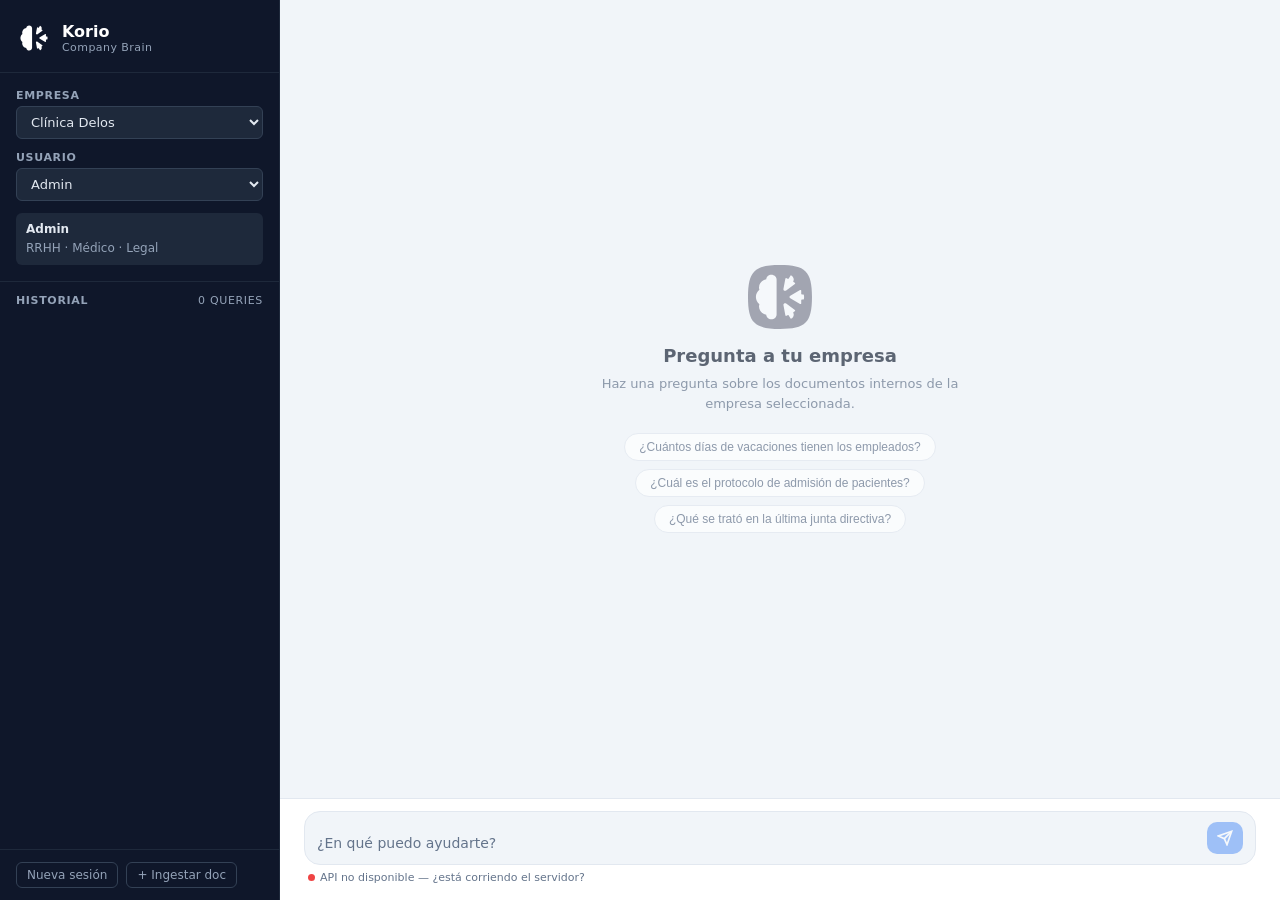
==== ui/index.html @ bbc88975 "Feat: añadir logo real de Korio a la UI web - assets/img/: logo.svg, logo.png, logo-mark.svg, favico" ====
<!DOCTYPE html>
<html lang="es">
<head>
  <meta charset="UTF-8">
  <meta name="viewport" content="width=device-width, initial-scale=1.0">
  <title>Korio — Company Brain</title>
  <meta http-equiv="Cache-Control" content="no-cache, no-store, must-revalidate">
  <link rel="icon" type="image/png" href="assets/img/favicon.png">
  <link rel="stylesheet" href="css/styles.css?v=4">
</head>
<body>

  <aside class="sidebar">
    <header class="sidebar__header">
      <div class="sidebar__logo">
        <img class="sidebar__logo-mark" src="assets/img/logo-mark-light.svg" alt="Korio">
        <div>
          <h1 class="sidebar__title">Korio</h1>
          <p class="sidebar__subtitle">Company Brain</p>
        </div>
      </div>
    </header>

    <section class="sidebar__context">
      <div class="selector">
        <label class="selector__label" for="tenant-select">Empresa</label>
        <select class="selector__input" id="tenant-select">
          <option value="delos">Clínica Delos</option>
          <option value="garcia">Despacho García</option>
        </select>
      </div>
      <div class="selector">
        <label class="selector__label" for="user-select">Usuario</label>
        <select class="selector__input" id="user-select"></select>
      </div>
      <div class="user-badge" id="user-badge"></div>
    </section>

    <section class="sidebar__history">
      <div class="sidebar__section-header">
        <span>Historial</span>
        <span class="history-count" id="history-count">0 queries</span>
      </div>
      <ul class="history-list" id="history-list"></ul>
    </section>

    <footer class="sidebar__footer">
      <button class="btn btn--ghost btn--sm" id="clear-btn">Nueva sesión</button>
      <button class="btn btn--ghost btn--sm" id="ingest-btn">+ Ingestar doc</button>
    </footer>
  </aside>

  <main class="main">
    <div class="chat" id="chat">
      <div class="chat__empty" id="chat-empty">
        <img class="chat__empty-icon" src="assets/img/logo-mark.svg" alt="Korio">
        <p class="chat__empty-title">Pregunta a tu empresa</p>
        <p class="chat__empty-hint">Haz una pregunta sobre los documentos internos de la empresa seleccionada.</p>
        <div class="chat__suggestions" id="suggestions"></div>
      </div>
    </div>

    <footer class="input-area">
      <div class="input-area__inner">
        <textarea
          class="input-area__textarea"
          id="query-input"
          placeholder="¿En qué puedo ayudarte?"
          rows="1"
        ></textarea>
        <button class="btn btn--primary" id="send-btn" disabled>
          <svg width="16" height="16" viewBox="0 0 24 24" fill="none" stroke="currentColor" stroke-width="2.5">
            <line x1="22" y1="2" x2="11" y2="13"></line>
            <polygon points="22 2 15 22 11 13 2 9 22 2"></polygon>
          </svg>
        </button>
      </div>
      <p class="input-area__hint">
        <span id="api-status" class="status-dot status-dot--checking"></span>
        <span id="api-status-text">Conectando a la API...</span>
      </p>
    </footer>
  </main>

  <!-- Modal de ingesta -->
  <div class="modal-overlay" id="modal-overlay" hidden>
    <div class="modal" role="dialog" aria-modal="true" aria-labelledby="modal-title">
      <header class="modal__header">
        <h2 class="modal__title" id="modal-title">Ingestar documento</h2>
        <button class="modal__close" id="modal-close" aria-label="Cerrar">&times;</button>
      </header>
      <div class="modal__body">
        <div class="drop-zone" id="drop-zone">
          <svg width="32" height="32" viewBox="0 0 24 24" fill="none" stroke="currentColor" stroke-width="1.5">
            <path d="M21 15v4a2 2 0 0 1-2 2H5a2 2 0 0 1-2-2v-4"></path>
            <polyline points="17 8 12 3 7 8"></polyline>
            <line x1="12" y1="3" x2="12" y2="15"></line>
          </svg>
          <p>Arrastra un fichero o <label class="drop-zone__link" for="file-input">selecciona uno</label></p>
          <p class="drop-zone__hint">PDF, DOCX, XLSX, MD, TXT</p>
          <input type="file" id="file-input" accept=".pdf,.docx,.xlsx,.md,.txt" hidden>
        </div>
        <div class="ingest-file-info" id="ingest-file-info" hidden>
          <span class="ingest-file-info__name" id="ingest-filename"></span>
          <button class="btn btn--ghost btn--sm" id="ingest-file-clear">✕</button>
        </div>
        <div class="selector selector--inline">
          <label class="selector__label" for="ingest-space">Espacio de destino</label>
          <select class="selector__input" id="ingest-space"></select>
        </div>
      </div>
      <footer class="modal__footer">
        <button class="btn btn--ghost" id="modal-cancel">Cancelar</button>
        <button class="btn btn--primary" id="ingest-submit" disabled>Ingestar</button>
      </footer>
      <div class="modal__progress" id="modal-progress" hidden>
        <div class="progress-bar">
          <div class="progress-bar__fill progress-bar__fill--animated"></div>
        </div>
        <p class="modal__progress-text" id="modal-progress-text">Procesando...</p>
      </div>
    </div>
  </div>

  <script src="js/main.js?v=3"></script>
</body>
</html>
---- ui/css/styles.css ----
/* ────────────────────────────────────────────
   Korio UI — Estilos
   BEM · Mobile-first · CSS custom properties
──────────────────────────────────────────── */

:root {
  --color-bg: #f1f5f9;
  --color-surface: #ffffff;
  --color-sidebar-bg: #0f172a;
  --color-sidebar-text: #e2e8f0;
  --color-sidebar-muted: #94a3b8;
  --color-sidebar-border: #1e293b;
  --color-sidebar-hover: #1e293b;

  --color-primary: #3b82f6;
  --color-primary-hover: #2563eb;
  --color-primary-text: #ffffff;

  --color-text: #1e293b;
  --color-text-muted: #64748b;
  --color-border: #e2e8f0;

  --color-user-bubble: #3b82f6;
  --color-assistant-bg: #ffffff;

  --color-sim-high: #16a34a;
  --color-sim-mid: #d97706;
  --color-sim-low: #dc2626;

  --color-status-ok: #22c55e;
  --color-status-error: #ef4444;
  --color-status-checking: #f59e0b;

  --radius-sm: 6px;
  --radius-md: 10px;
  --radius-lg: 16px;
  --radius-xl: 20px;

  --shadow-sm: 0 1px 3px rgba(0,0,0,.08);
  --shadow-md: 0 4px 12px rgba(0,0,0,.1);

  --sidebar-width: 280px;
  --font: system-ui, -apple-system, sans-serif;
  --font-mono: ui-monospace, monospace;
}

*, *::before, *::after { box-sizing: border-box; margin: 0; padding: 0; }

[hidden] { display: none !important; }

html, body {
  height: 100%;
  font-family: var(--font);
  font-size: 14px;
  color: var(--color-text);
  background: var(--color-bg);
}

body { display: flex; overflow: hidden; }

/* ── Sidebar ─────────────────────────────── */

.sidebar {
  width: var(--sidebar-width);
  min-width: var(--sidebar-width);
  background: var(--color-sidebar-bg);
  color: var(--color-sidebar-text);
  display: flex;
  flex-direction: column;
  height: 100vh;
  border-right: 1px solid var(--color-sidebar-border);
}

.sidebar__header {
  padding: 20px 16px 16px;
  border-bottom: 1px solid var(--color-sidebar-border);
}

.sidebar__logo {
  display: flex;
  align-items: center;
  gap: 10px;
}

.sidebar__logo-mark {
  width: 36px;
  height: 36px;
  flex-shrink: 0;
  object-fit: contain;
}

.sidebar__title {
  font-size: 16px;
  font-weight: 700;
  color: white;
  line-height: 1.2;
}

.sidebar__subtitle {
  font-size: 11px;
  color: var(--color-sidebar-muted);
  letter-spacing: .04em;
}

.sidebar__context {
  padding: 16px;
  border-bottom: 1px solid var(--color-sidebar-border);
  display: flex;
  flex-direction: column;
  gap: 12px;
}

.selector { display: flex; flex-direction: column; gap: 4px; }

.selector__label {
  font-size: 11px;
  font-weight: 600;
  text-transform: uppercase;
  letter-spacing: .06em;
  color: var(--color-sidebar-muted);
}

.selector__input {
  background: var(--color-sidebar-hover);
  border: 1px solid #334155;
  border-radius: var(--radius-sm);
  color: var(--color-sidebar-text);
  padding: 7px 10px;
  font-size: 13px;
  font-family: var(--font);
  cursor: pointer;
  width: 100%;
}

.selector__input:focus { outline: 2px solid var(--color-primary); outline-offset: 1px; }

.user-badge {
  background: #1e293b;
  border-radius: var(--radius-sm);
  padding: 8px 10px;
  font-size: 12px;
  color: var(--color-sidebar-muted);
  line-height: 1.4;
  min-height: 36px;
}

.user-badge strong { color: var(--color-sidebar-text); display: block; margin-bottom: 2px; }

.sidebar__history {
  flex: 1;
  overflow-y: auto;
  padding: 12px 16px;
  display: flex;
  flex-direction: column;
  gap: 8px;
}

.sidebar__section-header {
  display: flex;
  justify-content: space-between;
  align-items: center;
  font-size: 11px;
  font-weight: 600;
  text-transform: uppercase;
  letter-spacing: .06em;
  color: var(--color-sidebar-muted);
}

.history-count { font-weight: 400; }

.history-list { list-style: none; display: flex; flex-direction: column; gap: 2px; }

.history-list__item {
  padding: 6px 8px;
  border-radius: var(--radius-sm);
  cursor: pointer;
  font-size: 12px;
  color: var(--color-sidebar-muted);
  white-space: nowrap;
  overflow: hidden;
  text-overflow: ellipsis;
  transition: background .15s, color .15s;
}

.history-list__item:hover {
  background: var(--color-sidebar-hover);
  color: var(--color-sidebar-text);
}

.sidebar__footer {
  padding: 12px 16px;
  border-top: 1px solid var(--color-sidebar-border);
  display: flex;
  gap: 8px;
}

/* ── Main ────────────────────────────────── */

.main {
  flex: 1;
  display: flex;
  flex-direction: column;
  height: 100vh;
  overflow: hidden;
}

/* ── Chat ────────────────────────────────── */

.chat {
  flex: 1;
  overflow-y: auto;
  padding: 24px;
  display: flex;
  flex-direction: column;
  gap: 20px;
}

.chat__empty {
  flex: 1;
  display: flex;
  flex-direction: column;
  align-items: center;
  justify-content: center;
  text-align: center;
  gap: 8px;
  opacity: .7;
}

.chat__empty-icon { width: 64px; height: 64px; margin-bottom: 8px; object-fit: contain; opacity: 0.5; }

.chat__empty-title { font-size: 18px; font-weight: 600; color: var(--color-text); }

.chat__empty-hint { font-size: 13px; color: var(--color-text-muted); max-width: 360px; line-height: 1.5; }

.chat__suggestions {
  display: flex;
  flex-wrap: wrap;
  gap: 8px;
  justify-content: center;
  margin-top: 12px;
  max-width: 500px;
}

.suggestion-chip {
  background: var(--color-surface);
  border: 1px solid var(--color-border);
  border-radius: 20px;
  padding: 6px 14px;
  font-size: 12px;
  cursor: pointer;
  color: var(--color-text-muted);
  transition: border-color .15s, color .15s;
}

.suggestion-chip:hover { border-color: var(--color-primary); color: var(--color-primary); }

/* ── Message pair ────────────────────────── */

.message-pair { display: flex; flex-direction: column; gap: 8px; animation: fade-in .2s ease; }

@keyframes fade-in { from { opacity: 0; transform: translateY(6px); } to { opacity: 1; transform: none; } }

.message-query {
  align-self: flex-end;
  background: var(--color-user-bubble);
  color: white;
  border-radius: var(--radius-xl) var(--radius-xl) var(--radius-sm) var(--radius-xl);
  padding: 10px 16px;
  max-width: 70%;
  font-size: 14px;
  line-height: 1.5;
}

.message-response {
  align-self: flex-start;
  max-width: 85%;
  display: flex;
  flex-direction: column;
  gap: 8px;
}

.message-response__card {
  background: var(--color-surface);
  border: 1px solid var(--color-border);
  border-radius: var(--radius-sm) var(--radius-xl) var(--radius-xl) var(--radius-xl);
  padding: 14px 16px;
  box-shadow: var(--shadow-sm);
}

.message-response__answer {
  font-size: 14px;
  line-height: 1.65;
  color: var(--color-text);
  white-space: pre-wrap;
}

.message-response__no-context {
  font-style: italic;
  color: var(--color-text-muted);
}

.message-response__answer code {
  font-family: var(--font-mono);
  font-size: 12px;
  background: var(--color-bg);
  border: 1px solid var(--color-border);
  border-radius: 3px;
  padding: 1px 5px;
}

.message-response__meta {
  display: flex;
  align-items: center;
  gap: 8px;
  flex-wrap: wrap;
  margin-top: 10px;
  padding-top: 10px;
  border-top: 1px solid var(--color-border);
}

.meta-badge {
  font-size: 11px;
  padding: 2px 8px;
  border-radius: 20px;
  background: var(--color-bg);
  color: var(--color-text-muted);
  border: 1px solid var(--color-border);
  font-family: var(--font-mono);
}

.meta-badge--latency { color: var(--color-primary); border-color: #bfdbfe; background: #eff6ff; }

/* ── Sources ─────────────────────────────── */

.sources { display: flex; flex-direction: column; gap: 4px; }

.sources__toggle {
  display: flex;
  align-items: center;
  gap: 6px;
  cursor: pointer;
  font-size: 12px;
  color: var(--color-text-muted);
  user-select: none;
  width: fit-content;
}

.sources__toggle:hover { color: var(--color-primary); }

.sources__toggle-icon { transition: transform .2s; font-size: 10px; }
.sources__toggle-icon--open { transform: rotate(90deg); }

.sources__list { display: flex; flex-direction: column; gap: 4px; padding-left: 4px; }

.source-chip {
  display: flex;
  align-items: center;
  gap: 8px;
  background: var(--color-bg);
  border: 1px solid var(--color-border);
  border-radius: var(--radius-sm);
  padding: 6px 10px;
  font-size: 12px;
}

.source-chip__filename {
  color: var(--color-text);
  font-weight: 500;
  overflow: hidden;
  text-overflow: ellipsis;
  white-space: nowrap;
  max-width: 200px;
}

.source-chip__sim {
  font-family: var(--font-mono);
  font-size: 11px;
  padding: 1px 6px;
  border-radius: 20px;
  color: white;
  flex-shrink: 0;
}

.source-chip__sim--high { background: var(--color-sim-high); }
.source-chip__sim--mid  { background: var(--color-sim-mid); }
.source-chip__sim--low  { background: var(--color-sim-low); }

/* ── Loading ─────────────────────────────── */

.message-response--loading .message-response__card {
  display: flex;
  align-items: center;
  gap: 8px;
  color: var(--color-text-muted);
  font-size: 13px;
}

.spinner {
  width: 16px; height: 16px;
  border: 2px solid var(--color-border);
  border-top-color: var(--color-primary);
  border-radius: 50%;
  animation: spin .7s linear infinite;
  flex-shrink: 0;
}

@keyframes spin { to { transform: rotate(360deg); } }

/* ── Input area ──────────────────────────── */

.input-area {
  padding: 12px 24px 16px;
  border-top: 1px solid var(--color-border);
  background: var(--color-surface);
  display: flex;
  flex-direction: column;
  gap: 6px;
}

.input-area__inner {
  display: flex;
  align-items: flex-end;
  gap: 10px;
  background: var(--color-bg);
  border: 1px solid var(--color-border);
  border-radius: var(--radius-lg);
  padding: 10px 12px;
  transition: border-color .15s;
}

.input-area__inner:focus-within { border-color: var(--color-primary); }

.input-area__textarea {
  flex: 1;
  background: transparent;
  border: none;
  outline: none;
  resize: none;
  font-family: var(--font);
  font-size: 14px;
  color: var(--color-text);
  line-height: 1.5;
  max-height: 140px;
  overflow-y: auto;
}

.input-area__textarea::placeholder { color: var(--color-text-muted); }

.input-area__hint {
  font-size: 11px;
  color: var(--color-text-muted);
  display: flex;
  align-items: center;
  gap: 5px;
  padding-left: 4px;
}

/* ── Buttons ─────────────────────────────── */

.btn {
  display: inline-flex;
  align-items: center;
  justify-content: center;
  gap: 6px;
  border: none;
  border-radius: var(--radius-sm);
  cursor: pointer;
  font-family: var(--font);
  font-weight: 500;
  transition: background .15s, opacity .15s;
  white-space: nowrap;
}

.btn:disabled { opacity: .45; cursor: not-allowed; }

.btn--primary {
  background: var(--color-primary);
  color: var(--color-primary-text);
  padding: 8px 10px;
  border-radius: var(--radius-md);
}

.btn--primary:hover:not(:disabled) { background: var(--color-primary-hover); }

.btn--ghost {
  background: transparent;
  color: var(--color-sidebar-muted);
  border: 1px solid #334155;
  padding: 6px 12px;
  font-size: 12px;
}

.btn--ghost:hover:not(:disabled) { background: var(--color-sidebar-hover); color: var(--color-sidebar-text); }

.btn--sm { padding: 5px 10px; font-size: 12px; }

/* ── Status dot ──────────────────────────── */

.status-dot {
  width: 7px; height: 7px;
  border-radius: 50%;
  display: inline-block;
  flex-shrink: 0;
}

.status-dot--ok      { background: var(--color-status-ok); }
.status-dot--error   { background: var(--color-status-error); }
.status-dot--checking {
  background: var(--color-status-checking);
  animation: pulse 1.2s ease-in-out infinite;
}

@keyframes pulse { 0%,100% { opacity: 1; } 50% { opacity: .4; } }

/* ── Modal ───────────────────────────────── */

.modal-overlay {
  position: fixed; inset: 0;
  background: rgba(0,0,0,.5);
  display: flex;
  align-items: center;
  justify-content: center;
  z-index: 100;
  animation: fade-in .15s ease;
}

.modal-overlay[hidden] { display: none; }

.modal {
  background: var(--color-surface);
  border-radius: var(--radius-lg);
  width: 480px;
  max-width: calc(100vw - 32px);
  box-shadow: var(--shadow-md);
  overflow: hidden;
}

.modal__header {
  display: flex;
  align-items: center;
  justify-content: space-between;
  padding: 16px 20px;
  border-bottom: 1px solid var(--color-border);
}

.modal__title { font-size: 15px; font-weight: 600; }

.modal__close {
  background: none; border: none; cursor: pointer;
  font-size: 20px; color: var(--color-text-muted); line-height: 1;
  padding: 2px 6px; border-radius: var(--radius-sm);
}

.modal__close:hover { background: var(--color-bg); }

.modal__body { padding: 20px; display: flex; flex-direction: column; gap: 16px; }

.modal__footer {
  padding: 14px 20px;
  border-top: 1px solid var(--color-border);
  display: flex;
  justify-content: flex-end;
  gap: 10px;
}

.modal__footer .btn--ghost { color: var(--color-text-muted); border-color: var(--color-border); }
.modal__footer .btn--ghost:hover { background: var(--color-bg); color: var(--color-text); }

.modal__footer .btn--primary { padding: 8px 20px; }

/* ── Drop zone ───────────────────────────── */

.drop-zone {
  border: 2px dashed var(--color-border);
  border-radius: var(--radius-md);
  padding: 28px 20px;
  text-align: center;
  display: flex;
  flex-direction: column;
  align-items: center;
  gap: 6px;
  color: var(--color-text-muted);
  transition: border-color .15s, background .15s;
  cursor: pointer;
}

.drop-zone:hover, .drop-zone--active {
  border-color: var(--color-primary);
  background: #eff6ff;
  color: var(--color-primary);
}

.drop-zone svg { opacity: .5; }

.drop-zone p { font-size: 13px; }

.drop-zone__hint { font-size: 11px; opacity: .7; }

.drop-zone__link { color: var(--color-primary); cursor: pointer; text-decoration: underline; }

.ingest-file-info {
  display: flex;
  align-items: center;
  gap: 8px;
  background: #eff6ff;
  border: 1px solid #bfdbfe;
  border-radius: var(--radius-sm);
  padding: 8px 12px;
}

.ingest-file-info__name { flex: 1; font-size: 13px; overflow: hidden; text-overflow: ellipsis; white-space: nowrap; }

.selector--inline .selector__label { color: var(--color-text-muted); }
.selector--inline .selector__input {
  background: var(--color-bg);
  border-color: var(--color-border);
  color: var(--color-text);
}

/* ── Progress bar ────────────────────────── */

.modal__progress {
  padding: 0 20px 16px;
  display: flex;
  flex-direction: column;
  gap: 8px;
}

.modal__progress[hidden] { display: none; }

.progress-bar {
  height: 4px;
  background: var(--color-bg);
  border-radius: 2px;
  overflow: hidden;
}

.progress-bar__fill {
  height: 100%;
  background: var(--color-primary);
  border-radius: 2px;
}

.progress-bar__fill--animated {
  width: 40%;
  animation: progress-slide 1.2s ease-in-out infinite;
}

@keyframes progress-slide {
  0%   { margin-left: -40%; }
  100% { margin-left: 100%; }
}

.modal__progress-text { font-size: 12px; color: var(--color-text-muted); text-align: center; }
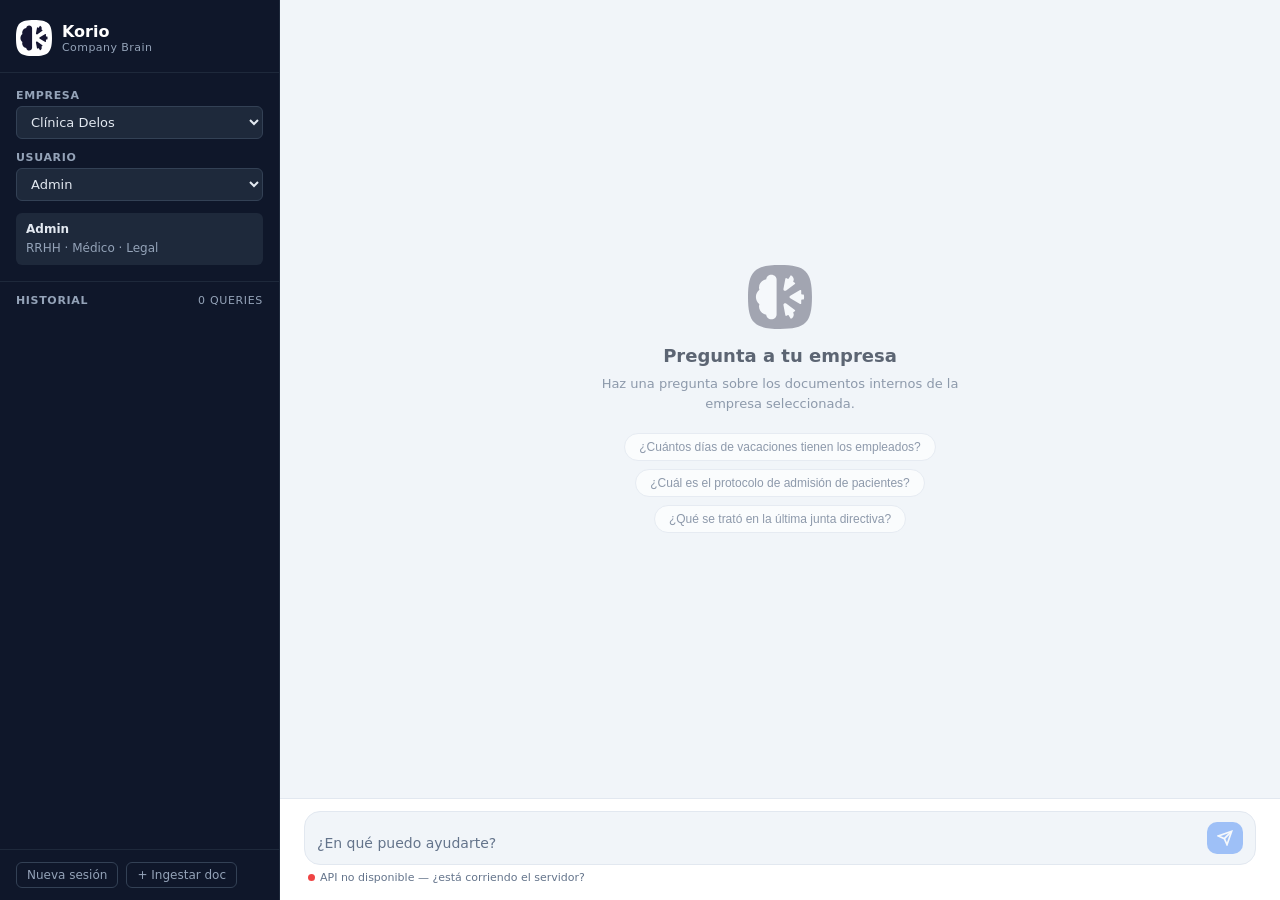
==== commit c3b219af: "Feat: gobernanza activa — detección y resolución de conflictos en ingesta Implementa el pipeline de " ====
--- a/ui/index.html
+++ b/ui/index.html
@@ -6,7 +6,7 @@
   <title>Korio — Company Brain</title>
   <meta http-equiv="Cache-Control" content="no-cache, no-store, must-revalidate">
   <link rel="icon" type="image/png" href="assets/img/favicon.png">
-  <link rel="stylesheet" href="css/styles.css?v=4">
+  <link rel="stylesheet" href="css/styles.css?v=5">
 </head>
 <body>
 
@@ -122,6 +122,6 @@
     </div>
   </div>
 
-  <script src="js/main.js?v=3"></script>
+  <script src="js/main.js?v=4"></script>
 </body>
 </html>
--- a/ui/css/styles.css
+++ b/ui/css/styles.css
@@ -652,3 +652,65 @@
 }
 
 .modal__progress-text { font-size: 12px; color: var(--color-text-muted); text-align: center; }
+
+/* ─── Conflict Report (gobernanza activa) ─── */
+
+.conflict-report {
+  margin-top: 12px;
+  border: 1px solid var(--color-border);
+  border-radius: 8px;
+  overflow: hidden;
+  font-size: 12px;
+  text-align: left;
+}
+
+.conflict-report__header {
+  padding: 8px 12px;
+  background: #fef9c3;
+  border-bottom: 1px solid #fde68a;
+  color: #92400e;
+  line-height: 1.5;
+}
+
+.conflict-report__list {
+  display: flex;
+  flex-direction: column;
+  gap: 0;
+}
+
+.conflict-item {
+  display: flex;
+  align-items: center;
+  gap: 8px;
+  padding: 7px 12px;
+  border-bottom: 1px solid var(--color-border);
+  background: var(--color-surface);
+}
+
+.conflict-item:last-child { border-bottom: none; }
+
+.conflict-item--pending { background: #fff7ed; }
+.conflict-item--auto    { background: #f0fdf4; }
+.conflict-item--resolved { background: #f0f9ff; }
+
+.conflict-item__file {
+  flex: 1;
+  overflow: hidden;
+  text-overflow: ellipsis;
+  white-space: nowrap;
+  color: var(--color-text);
+  font-weight: 500;
+}
+
+.conflict-item__sim {
+  flex-shrink: 0;
+  color: var(--color-text-muted);
+  font-variant-numeric: tabular-nums;
+}
+
+.conflict-item__resolution {
+  flex-shrink: 0;
+  font-size: 11px;
+  color: var(--color-text-muted);
+  white-space: nowrap;
+}
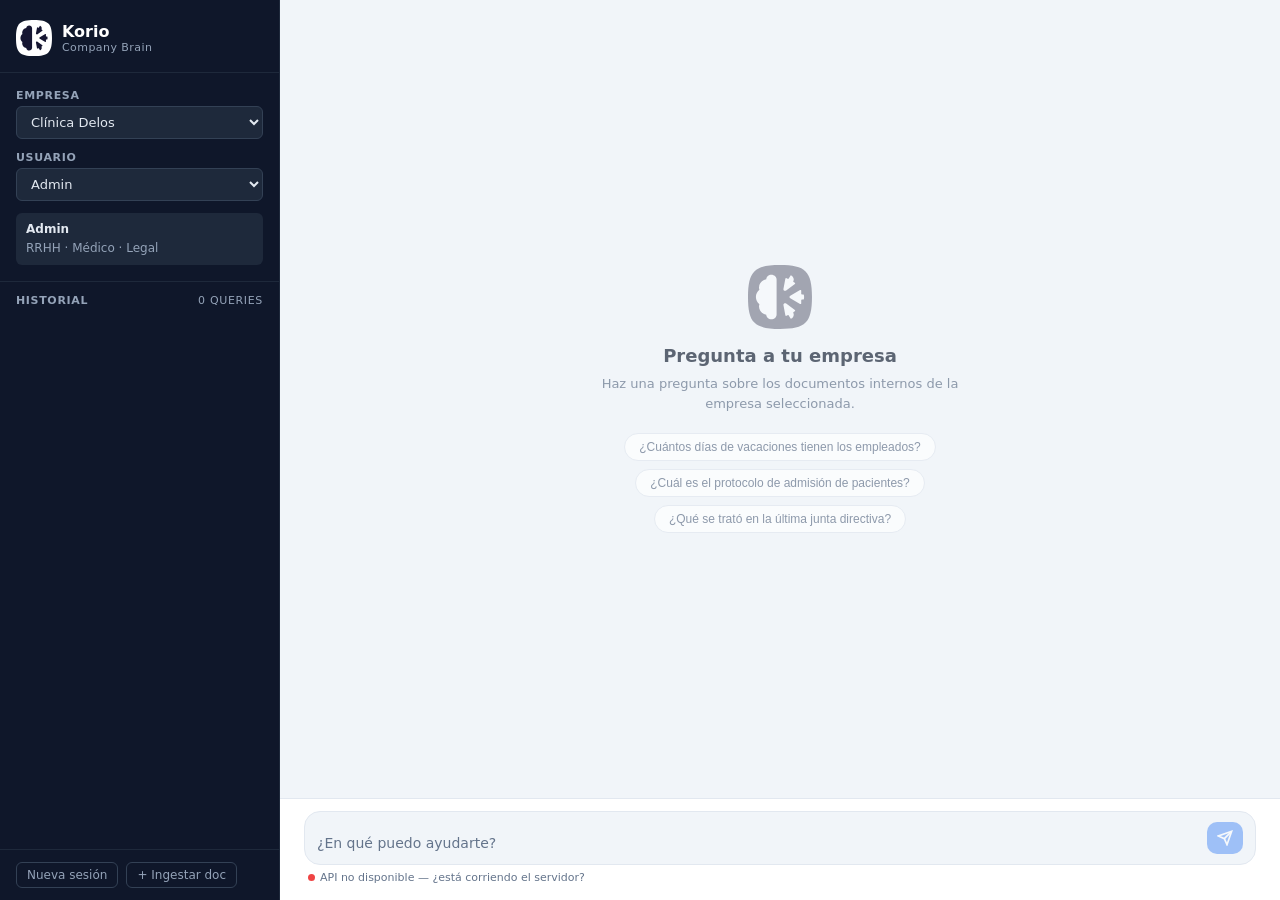
==== commit 29923bcf: "Feat: deduplicación amigable con DuplicateDocumentError → HTTP 409 Antes la subida de un fichero idé" ====
--- a/ui/index.html
+++ b/ui/index.html
@@ -122,6 +122,6 @@
     </div>
   </div>
 
-  <script src="js/main.js?v=4"></script>
+  <script src="js/main.js?v=5"></script>
 </body>
 </html>
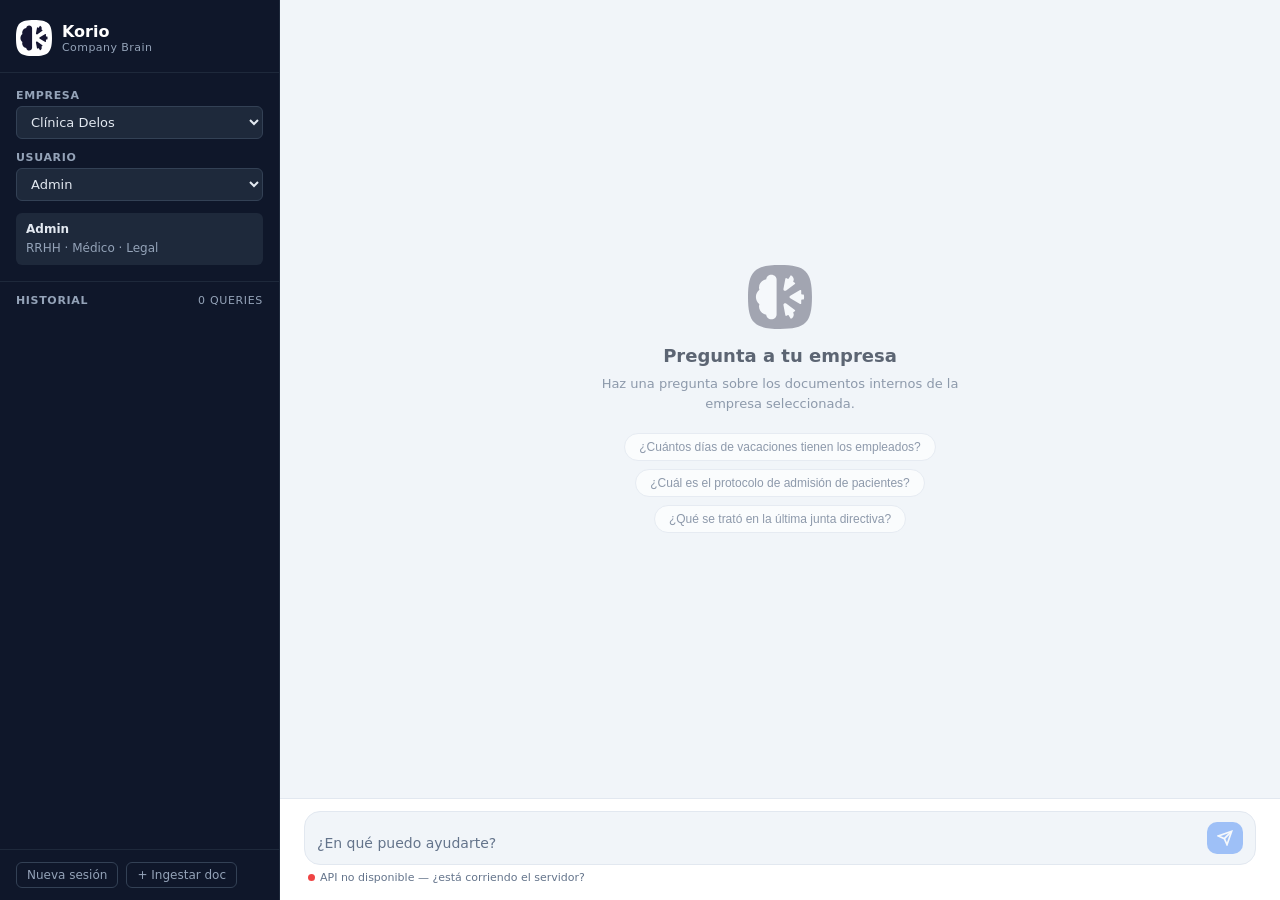
==== commit 79e3910e: "Feat: presentación de chunks 'disputed' en la búsqueda + UI no autocierra modal Alineación con el di" ====
--- a/ui/index.html
+++ b/ui/index.html
@@ -6,7 +6,7 @@
   <title>Korio — Company Brain</title>
   <meta http-equiv="Cache-Control" content="no-cache, no-store, must-revalidate">
   <link rel="icon" type="image/png" href="assets/img/favicon.png">
-  <link rel="stylesheet" href="css/styles.css?v=5">
+  <link rel="stylesheet" href="css/styles.css?v=6">
 </head>
 <body>
 
@@ -122,6 +122,6 @@
     </div>
   </div>
 
-  <script src="js/main.js?v=5"></script>
+  <script src="js/main.js?v=6"></script>
 </body>
 </html>
--- a/ui/css/styles.css
+++ b/ui/css/styles.css
@@ -653,6 +653,34 @@
 
 .modal__progress-text { font-size: 12px; color: var(--color-text-muted); text-align: center; }
 
+/* ─── Banner de conflicto en respuesta de búsqueda ─── */
+
+.conflict-banner {
+  background: #fef3c7;
+  border-left: 3px solid #f59e0b;
+  color: #78350f;
+  padding: 10px 14px;
+  border-radius: 6px;
+  font-size: 13px;
+  line-height: 1.5;
+  margin-bottom: 12px;
+}
+
+.source-chip--disputed {
+  background: #fff7ed;
+  border-color: #fdba74;
+}
+
+.source-chip__disputed {
+  font-size: 10px;
+  background: #f59e0b;
+  color: #fff;
+  padding: 2px 6px;
+  border-radius: 4px;
+  text-transform: uppercase;
+  letter-spacing: .3px;
+}
+
 /* ─── Conflict Report (gobernanza activa) ─── */
 
 .conflict-report {
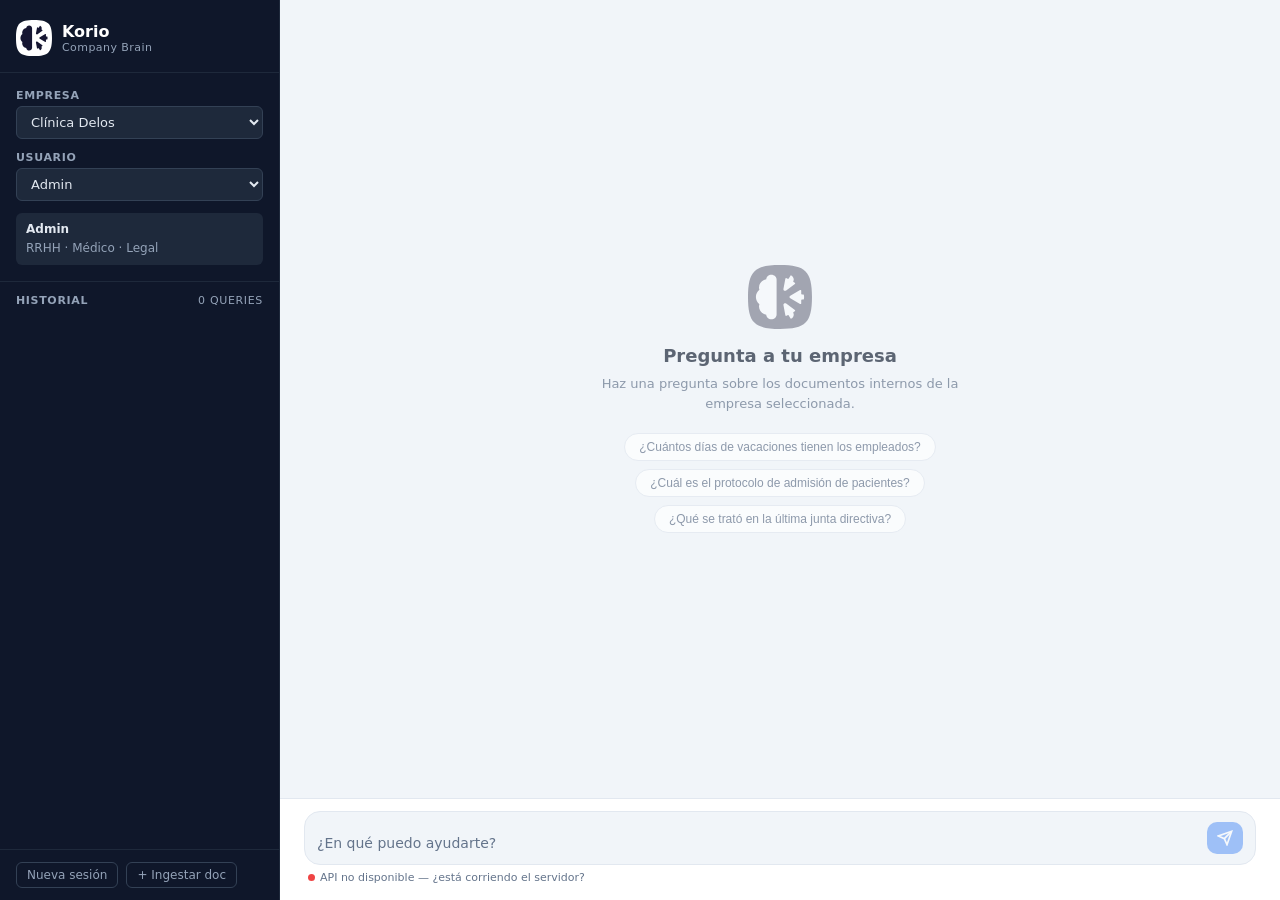
==== commit 77fabc63: "Chore: bump cache buster main.js v8 (UI mostraba 'email no configurado' aunque el server respondía h" ====
--- a/ui/index.html
+++ b/ui/index.html
@@ -122,6 +122,6 @@
     </div>
   </div>
 
-  <script src="js/main.js?v=6"></script>
+  <script src="js/main.js?v=8"></script>
 </body>
 </html>
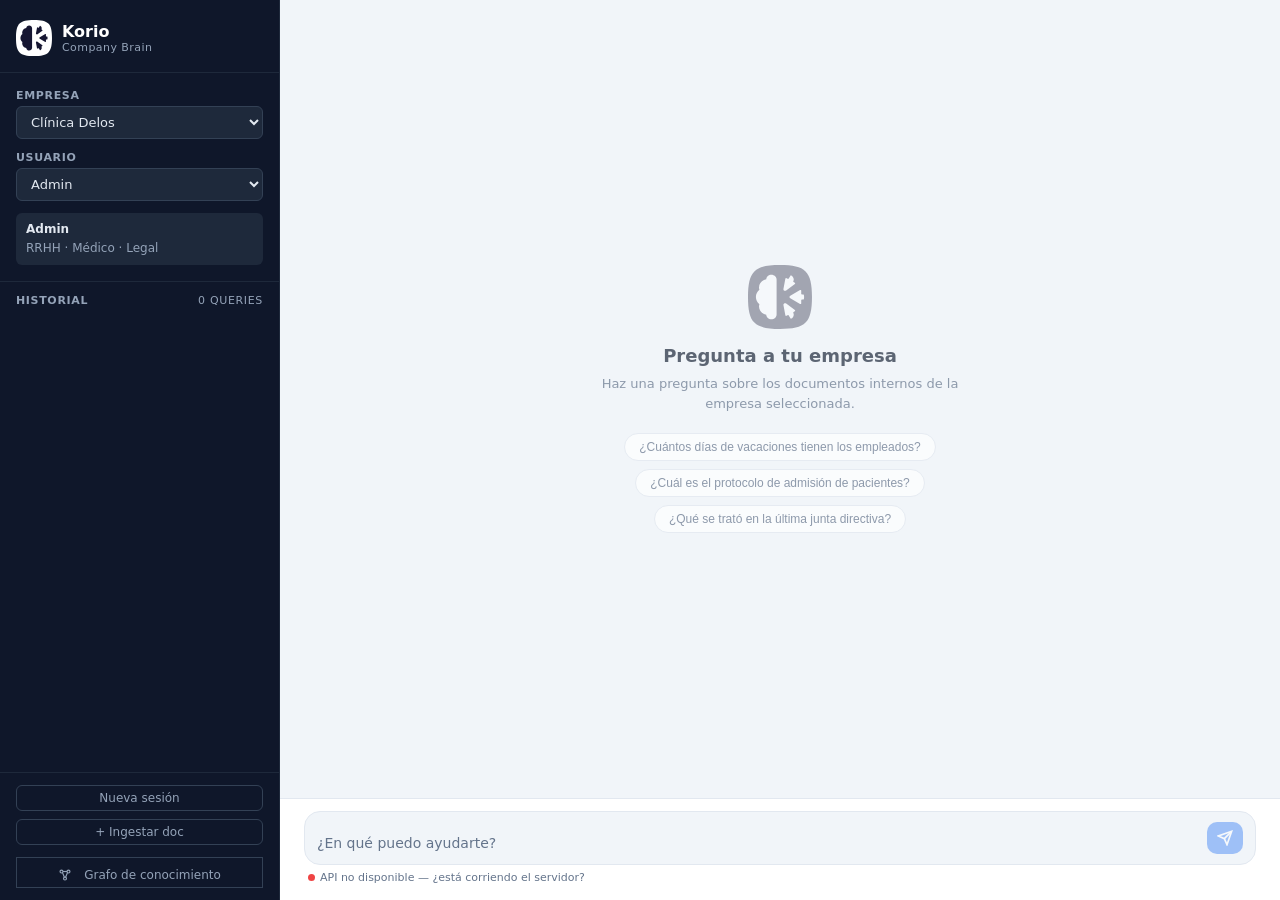
==== commit 038cef8f: "Feat: 3 puntos de acceso contextual al grafo desde la UI 1. Banner ⚠️ de respuestas con contradicció" ====
--- a/ui/index.html
+++ b/ui/index.html
@@ -6,7 +6,7 @@
   <title>Korio — Company Brain</title>
   <meta http-equiv="Cache-Control" content="no-cache, no-store, must-revalidate">
   <link rel="icon" type="image/png" href="assets/img/favicon.png">
-  <link rel="stylesheet" href="css/styles.css?v=6">
+  <link rel="stylesheet" href="css/styles.css?v=9">
 </head>
 <body>
 
@@ -47,6 +47,17 @@
     <footer class="sidebar__footer">
       <button class="btn btn--ghost btn--sm" id="clear-btn">Nueva sesión</button>
       <button class="btn btn--ghost btn--sm" id="ingest-btn">+ Ingestar doc</button>
+      <a class="btn btn--ghost btn--sm sidebar__graph-link" id="graph-link" href="graph.html">
+        <svg width="14" height="14" viewBox="0 0 24 24" fill="none" stroke="currentColor" stroke-width="2" style="margin-right:6px;vertical-align:-2px;">
+          <circle cx="6" cy="6" r="2.5"></circle>
+          <circle cx="18" cy="6" r="2.5"></circle>
+          <circle cx="12" cy="18" r="2.5"></circle>
+          <line x1="7.5" y1="7.5" x2="11" y2="16"></line>
+          <line x1="16.5" y1="7.5" x2="13" y2="16"></line>
+          <line x1="8.5" y1="6" x2="15.5" y2="6"></line>
+        </svg>
+        Grafo de conocimiento
+      </a>
     </footer>
   </aside>
 
@@ -122,6 +133,6 @@
     </div>
   </div>
 
-  <script src="js/main.js?v=8"></script>
+  <script src="js/main.js?v=9"></script>
 </body>
 </html>
--- a/ui/css/styles.css
+++ b/ui/css/styles.css
@@ -191,7 +191,32 @@
   padding: 12px 16px;
   border-top: 1px solid var(--color-sidebar-border);
   display: flex;
-  gap: 8px;
+  flex-direction: column;
+  gap: 8px;
+}
+
+.sidebar__footer .btn {
+  width: 100%;
+  justify-content: center;
+}
+
+.sidebar__graph-link {
+  margin-top: 4px;
+  padding-top: 10px !important;
+  border-top: 1px solid var(--color-sidebar-border);
+  border-radius: 0 !important;
+  background: transparent !important;
+  color: var(--color-sidebar-muted) !important;
+  font-size: 12px !important;
+  text-decoration: none;
+  display: flex;
+  align-items: center;
+  justify-content: center;
+  transition: color .15s;
+}
+
+.sidebar__graph-link:hover {
+  color: var(--color-sidebar-text) !important;
 }
 
 /* ── Main ────────────────────────────────── */
@@ -666,6 +691,40 @@
   margin-bottom: 12px;
 }
 
+.conflict-banner__link {
+  display: inline-block;
+  margin-left: 8px;
+  color: #92400e;
+  font-weight: 600;
+  text-decoration: none;
+  border-bottom: 1px solid #f59e0b;
+  padding-bottom: 1px;
+  transition: color .15s;
+}
+.conflict-banner__link:hover {
+  color: #5B6AF5;
+  border-bottom-color: #5B6AF5;
+}
+
+.conflict-report__footer {
+  padding: 10px 12px;
+  border-top: 1px solid var(--color-border);
+  background: #f8fafc;
+  text-align: center;
+}
+
+.conflict-report__link {
+  display: inline-block;
+  color: #5B6AF5;
+  font-size: 12px;
+  font-weight: 600;
+  text-decoration: none;
+  padding: 4px 0;
+}
+.conflict-report__link:hover {
+  color: #ff0066;
+}
+
 .source-chip--disputed {
   background: #fff7ed;
   border-color: #fdba74;
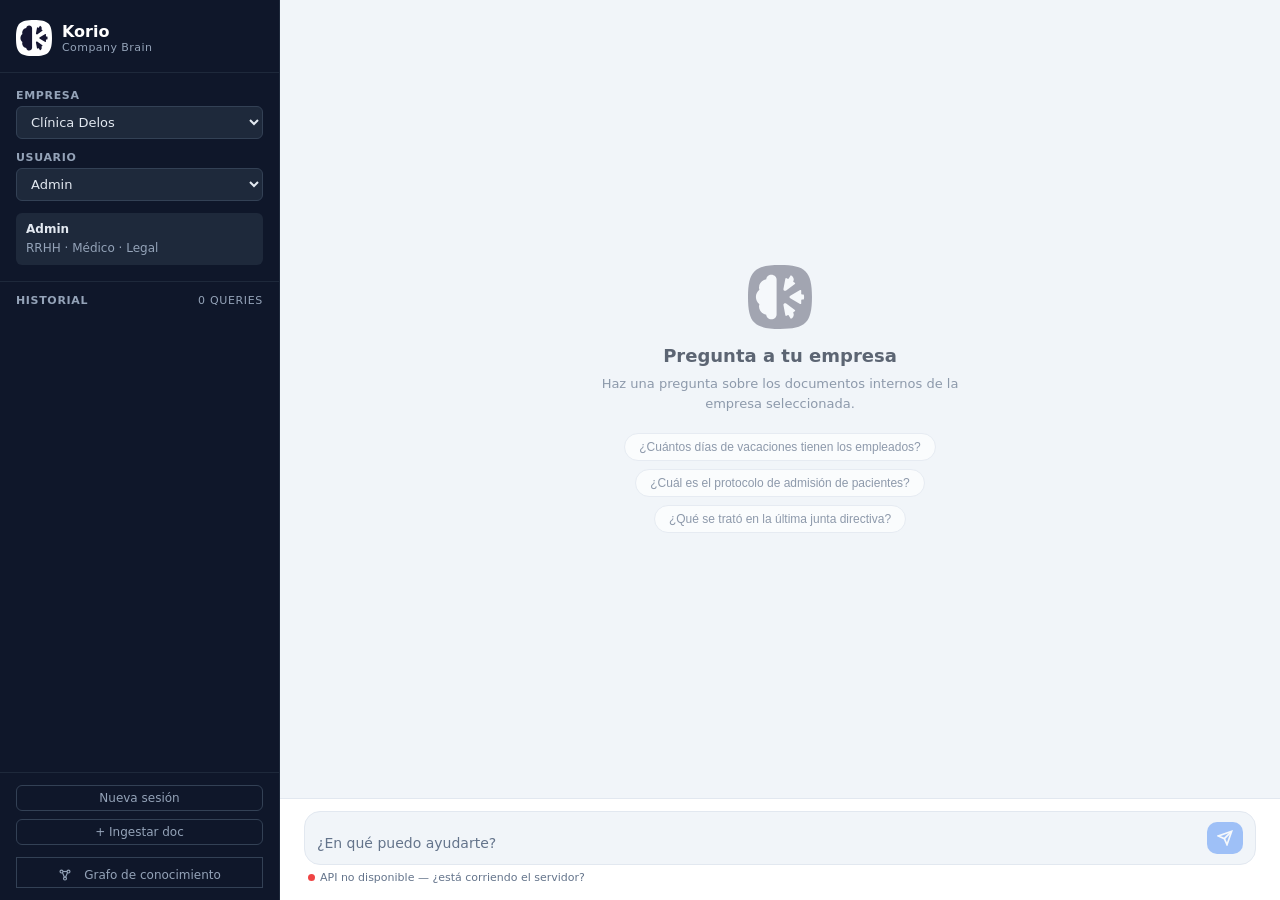
==== commit 281b1c30: "Fix: link grafo del sidebar respeta contexto + estado vacío del grafo Bug 1 (sidebar link estático):" ====
--- a/ui/index.html
+++ b/ui/index.html
@@ -133,6 +133,6 @@
     </div>
   </div>
 
-  <script src="js/main.js?v=9"></script>
+  <script src="js/main.js?v=10"></script>
 </body>
 </html>
